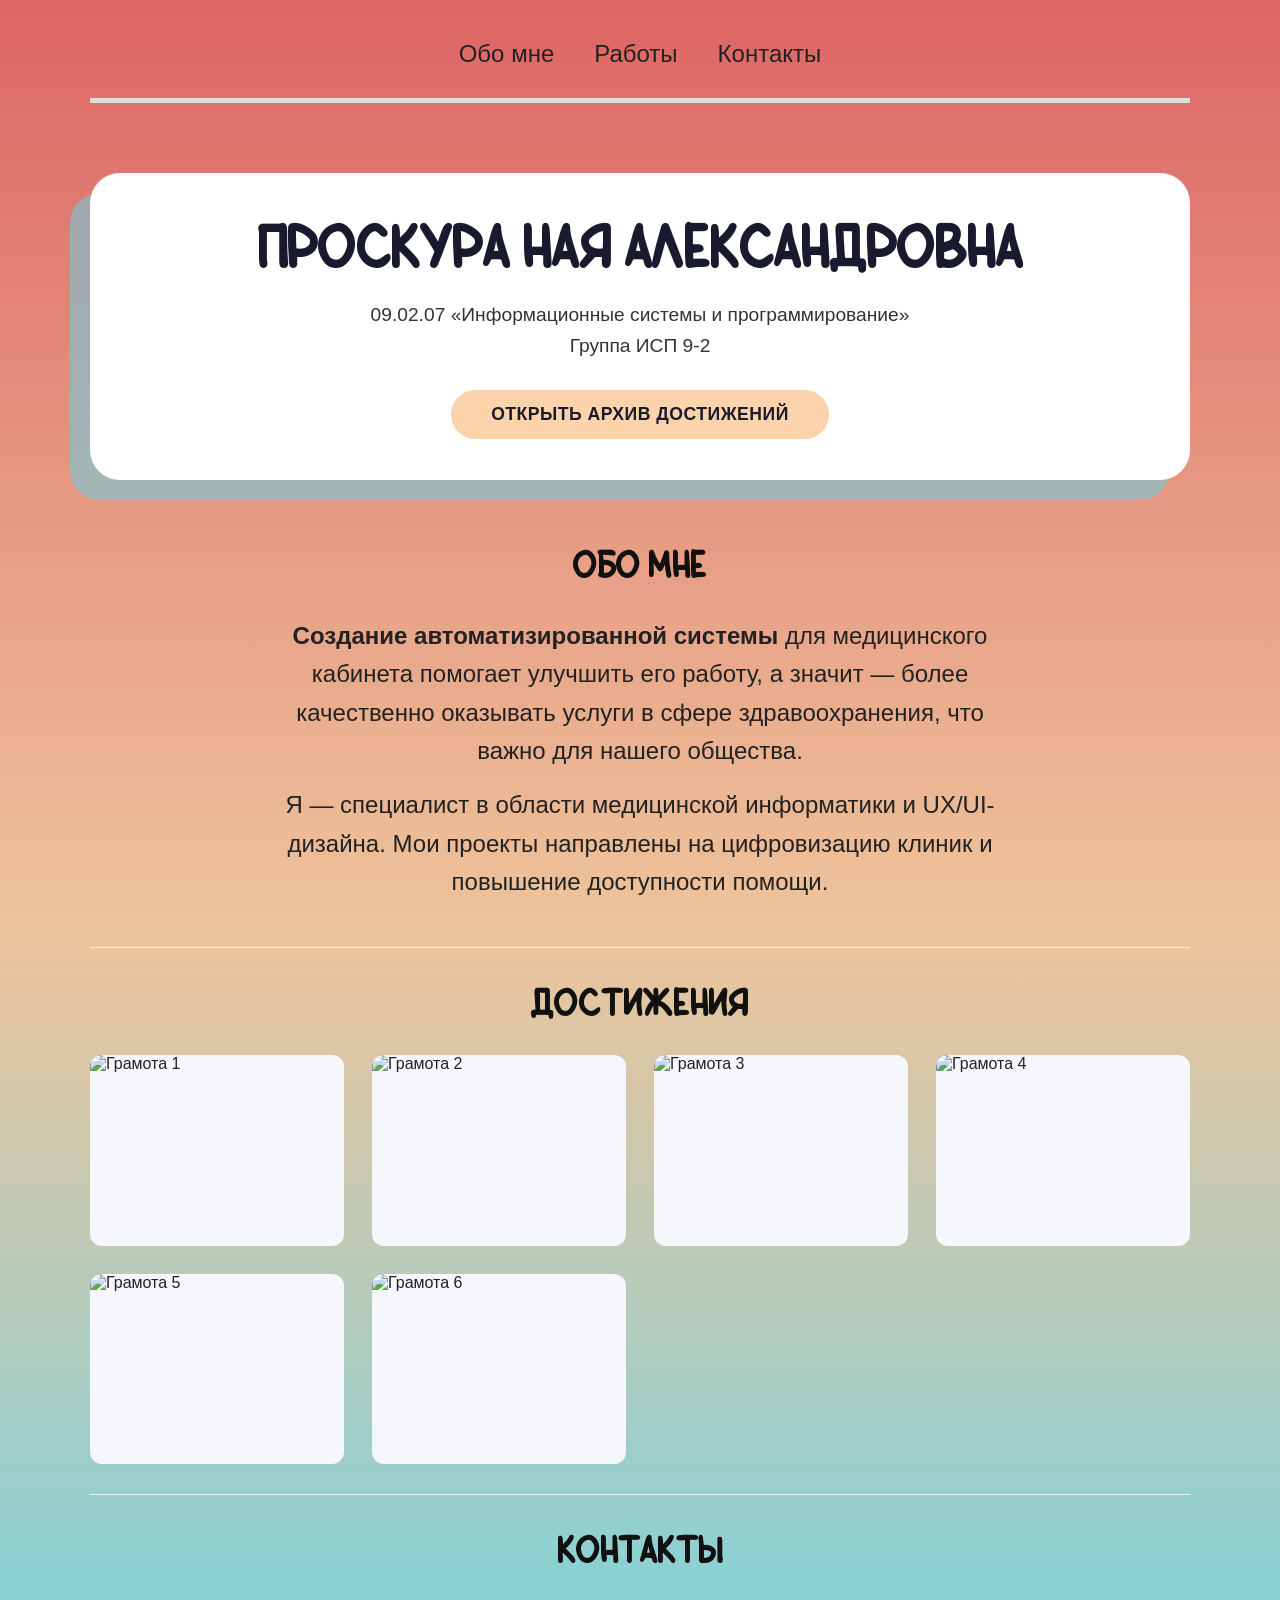
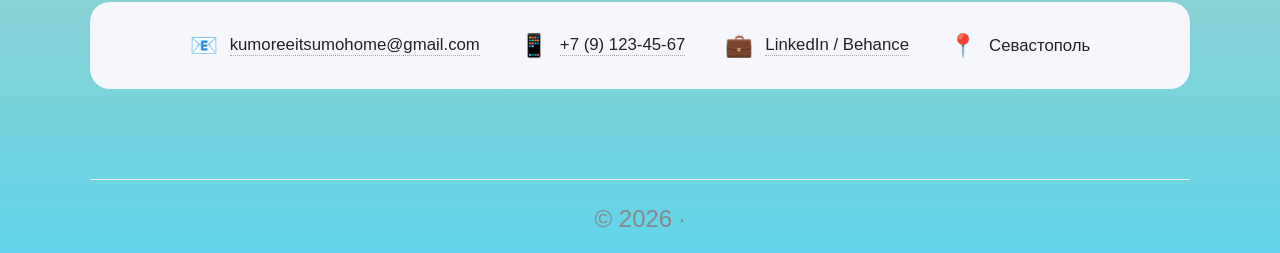
==== index.html @ 232b3ad1 "Rename portfolio_backend.html to index.html" ====
<!DOCTYPE html>
<html lang="ru">
<head>
    <meta charset="UTF-8">
    <meta name="viewport" content="width=device-width, initial-scale=1.0">
    <title>Портфолио · Грамоты</title>
    <link rel="stylesheet" href="style.css">
</head>
<body>  
    <div class="container">
        <!-- ===== НАВИГАЦИЯ ===== -->
        <nav class="navbar">
            <a href="#about">Обо мне</a>
            <a href="#works">Работы</a>
            <a href="#contacts">Контакты</a>
        </nav>
    <!-- ===== ГЕРОЙ-БЛОК (шапка с именем) ===== -->
    <div class="hero-block">
    <div class="hero-content">
        <h1 class="hero-name">
            Проскура Ная Александровна
        </h1>
        <p class="hero-specialty">
            09.02.07 «Информационные системы и программирование»<br>
            Группа ИСП 9-2
        </p>
        <a href="#works" class="hero-btn">ОТКРЫТЬ АРХИВ ДОСТИЖЕНИЙ</a>
    </div>
    </div>
        <!-- ===== ОБО МНЕ ===== -->
        <section id="about">
            <h2 class="section-title">Обо мне</h2>
            <div class="about-wrapper">
                <div class="about-text">
                    <p class="about-main">
                        <strong>Создание автоматизированной системы</strong> для медицинского кабинета 
                        помогает улучшить его работу, а значит — более качественно оказывать услуги 
                        в сфере здравоохранения, что важно для нашего общества.
                    </p>
                    <p>
                        Я — специалист в области медицинской информатики и UX/UI-дизайна. 
                        Мои проекты направлены на цифровизацию клиник и повышение доступности помощи.
                    </p>
                </div>
            </div>
        </section>

        <!-- ===== РАБОТЫ / ГРАМОТЫ ===== -->
        <section id="works">
            <h2 class="section-title">Достижения</h2>
            <div class="works-grid">

                <!-- Слот 1 -->
                <div class="certificate-card">
                    <img src="https://via.placeholder.com/400x300/1a2d55/7ba3ff?text=Грамота+1" alt="Грамота 1">
                </div>

                <!-- Слот 2 -->
                <div class="certificate-card">
                    <img src="https://via.placeholder.com/400x300/1a2d55/7ba3ff?text=Грамота+2" alt="Грамота 2">
                </div>

                <!-- Слот 3 -->
                <div class="certificate-card">
                    <img src="https://via.placeholder.com/400x300/1a2d55/7ba3ff?text=Грамота+3" alt="Грамота 3">
                </div>

                <!-- Слот 4 -->
                <div class="certificate-card">
                    <img src="https://via.placeholder.com/400x300/1a2d55/7ba3ff?text=Грамота+4" alt="Грамота 4">
                </div>

                <!-- Слот 5 -->
                <div class="certificate-card">
                    <img src="https://via.placeholder.com/400x300/1a2d55/7ba3ff?text=Грамота+5" alt="Грамота 5">
                </div>

                <!-- Слот 6 -->
                <div class="certificate-card">
                    <img src="https://via.placeholder.com/400x300/1a2d55/7ba3ff?text=Грамота+6" alt="Грамота 6">
                </div>

            </div>
        </section>

        <!-- ===== КОНТАКТЫ ===== -->
        <section id="contacts">
            <h2 class="section-title">Контакты</h2>
            <div class="contacts-block">

                <div class="contact-item">
                    <span class="icon">📧</span>
                    <a href="mailto:med.portfolio@example.com">kumoreeitsumohome@gmail.com</a>
                </div>

                <div class="contact-item">
                    <span class="icon">📱</span>
                    <a href="#">+7 (9) 123-45-67</a>
                </div>

                <div class="contact-item">
                    <span class="icon">💼</span>
                    <a href="#">LinkedIn / Behance</a>
                </div>

                <div class="contact-item">
                    <span class="icon">📍</span>
                    <span>Севастополь</span>
                </div>

            </div>
            <p class="contacts-note">
                
            </p>
        </section>

        <!-- ===== ФУТЕР ===== -->
        <div class="footer-note">
            © 2026 · 
        </div>

    </div>
</body>
</html>
---- style.css ----
/* ---------- Базовый сброс ---------- */
* {
    margin: 0;
    padding: 0;
    box-sizing: border-box;
}

/* ---------- Подключаем шрифты ---------- */
@import url('https://fonts.googleapis.com/css2?family=Comfortaa:wght@300;400;500;600;700&display=swap');

@font-face {
    font-family: 'Zametka_Parletter';
    src: url('Zametka_Parletter.otf') format('opentype');
    font-weight: normal;
    font-style: normal;
}

body {
    font-family: 'Comfortaa', Arial, sans-serif;
    background: linear-gradient(to bottom, rgb(221, 101, 101), rgb(238, 196, 155), rgb(98, 214, 234));
    color: #222;
    padding: 0 20px;
}

.container {
    max-width: 1100px;
    margin: 0 auto;
    padding: 20px 0;
}

/* ---------- Навигация ---------- */
.navbar {
    display: flex;
    justify-content: center;
    gap: 2.5rem;
    border-bottom: 5px solid #ddd;
    padding: 20px 0 30px;
    flex-wrap: wrap;
}

.navbar a {
    text-decoration: none;
    color: #222;
    font-size: 1.1rem;
    font-weight: 500;
}


/* ===== ГЕРОЙ-БЛОК (белый с графичной тенью влево-вниз) ===== */
.hero-block {
    background: #ffffff;
    border-radius: 30px;
    padding: 50px 30px 40px;
    margin: 70px 0 30px;
    text-align: center;
    box-shadow: -20px 20px 0px rgba(98, 214, 234, 0.5);
    border: 1px solid rgba(255, 255, 255, 0.5);
    transition: 0.3s ease;
}


.hero-content {
    max-width: 800px;
    margin: 0 auto;
}

.hero-name {
    font-family: 'Zametka_Parletter', 'Comfortaa', Arial, sans-serif;
    font-size: 3.2rem;
    font-weight: 700;
    line-height: 1.1;
    color: #1a1a2e;
    margin-bottom: 20px;
}

.hero-specialty {
    font-family: 'Comfortaa', Arial, sans-serif;
    font-size: 1.2rem;
    color: #333;
    margin-bottom: 28px;
    line-height: 1.6;
}

.hero-btn {
    display: inline-block;
    font-family: 'Comfortaa', Arial, sans-serif;
    font-size: 1.1rem;
    font-weight: 600;
    color: #1a1a2e;
    background: rgb(252, 211, 170);
    padding: 14px 40px;
    border-radius: 50px;
    text-decoration: none;
    /*border: 2px solid rgba(221, 101, 101, 0.3);*/
    transition: 0.3s ease;
    letter-spacing: 0.5px;
}

.hero-btn:hover {
    background: rgba(252, 211, 170, 0.5);
    transform: translateY(-3px);
    box-shadow: 0 8px 25px rgba(0, 0, 0, 0.10);
    /*border-color: rgba(221, 101, 101, 0.6);*/
}

/* ===== БЕЛАЯ КАРТОЧКА (внутри героя) ===== */
.hero-card {
    background: rgba(245, 247, 252, 0.8);
    border-radius: 20px;
    padding: 30px 35px;
    margin: 25px auto 30px;
    max-width: 700px;
    border: 1px solid rgba(0, 0, 0, 0.06);
}

.card-text {
    font-family: 'Comfortaa', Arial, sans-serif;
    font-size: 1.1rem;
    line-height: 1.8;
    color: #1a1a2e;
    text-align: center;
    margin: 0;
    font-weight: 400;
}

/* ---------- Секции ---------- */
section {
    padding: 40px 0 30px;
    border-bottom: 1px solid #eee;
}

section:last-of-type {
    border-bottom: none;
}

/* ---------- Заголовки с кастомным шрифтом ---------- */
.section-title {
    font-family: 'Zametka_Parletter', 'Comfortaa', Arial, sans-serif;
    text-align: center;
    font-size: 2rem;
    font-weight: 600;
    margin-bottom: 30px;
    color: #111;
}

/* ---------- Обо мне ---------- */
.about-wrapper {
    display: flex;
    justify-content: center;
}

.about-text {
    max-width: 750px;
    text-align: center;
    font-size: 1.05rem;
    line-height: 1.6;
}

.about-text p {
    margin-bottom: 16px;
}

.about-main {
    font-size: 1.1rem;
}

.badge {
    display: inline-block;
    background: #eef3ff;
    padding: 4px 18px;
    border-radius: 30px;
    font-weight: 500;
    font-size: 0.9rem;
    color: #1a3a8a;
}

.about-stats {
    color: #555;
    font-size: 0.95rem;
    margin-top: 8px;
}

/* ---------- Работы / грамоты ---------- */
.works-grid {
    display: grid;
    grid-template-columns: repeat(auto-fit, minmax(240px, 1fr));
    gap: 28px;
}

.certificate-card {
    border-radius: 12px;
    overflow: hidden;
    background: #f5f7fc;
    transition: 0.2s;
}

.certificate-card:hover {
    transform: scale(1.02);
}

.certificate-card img {
    width: 100%;
    height: 100%;
    aspect-ratio: 4 / 3;
    object-fit: cover;
    display: block;
}

/* ---------- Контакты ---------- */
.contacts-block {
    display: flex;
    flex-wrap: wrap;
    justify-content: center;
    gap: 24px 40px;
    background: #f5f7fc;
    padding: 30px 35px;
    border-radius: 20px;
}

.contact-item {
    display: flex;
    align-items: center;
    gap: 12px;
    font-size: 1.05rem;
}

.contact-item .icon {
    font-size: 1.4rem;
}

.contact-item a {
    color: #222;
    text-decoration: none;
    border-bottom: 1px dotted #aaa;
}

.contact-item a:hover {
    color: #0066ff;
    border-bottom-color: #0066ff;
}

.contacts-note {
    text-align: center;
    margin-top: 20px;
    color: #555;
    font-size: 0.95rem;
}

/* ---------- Футер ---------- */
.footer-note {
    text-align: center;
    margin-top: 40px;
    padding-top: 25px;
    border-top: 1px solid #eee;
    color: #888;
    font-size: 0.85rem;
}

/* ===== УВЕЛИЧЕННЫЙ ШРИФТ ДЛЯ ТЕКСТА ===== */
.about-text,
.about-main,
.contacts-block,
.contacts-note,
.footer-note,
.navbar a {
    font-size: 1.5rem;
}

/* ---------- Адаптив ---------- */
@media (max-width: 700px) {
    .navbar {
        gap: 1.5rem;
    }

    .works-grid {
        grid-template-columns: 1fr 1fr;
        gap: 16px;
    }

    .section-title {
        font-size: 1.6rem;
    }

    .contacts-block {
        flex-direction: column;
        align-items: center;
        padding: 20px;
        gap: 16px;
    }

    .hero-block {
        padding: 30px 20px 25px;
        border-radius: 20px;
    }

    .hero-name {
        font-size: 2.2rem;
    }

    .hero-specialty {
        font-size: 1rem;
    }

    .hero-btn {
        font-size: 0.95rem;
        padding: 12px 28px;
    }

    .hero-card {
        padding: 20px 18px;
        margin: 18px auto 22px;
        border-radius: 16px;
    }

    .card-text {
        font-size: 0.95rem;
        line-height: 1.6;
    }
}

@media (max-width: 450px) {
    .works-grid {
        grid-template-columns: 1fr;
    }

    .hero-name {
        font-size: 1.8rem;
    }

    .hero-btn {
        font-size: 0.85rem;
        padding: 10px 20px;
    }

    .hero-card {
        padding: 16px 14px;
        border-radius: 12px;
    }

    .card-text {
        font-size: 0.85rem;
        line-height: 1.5;
    }
}
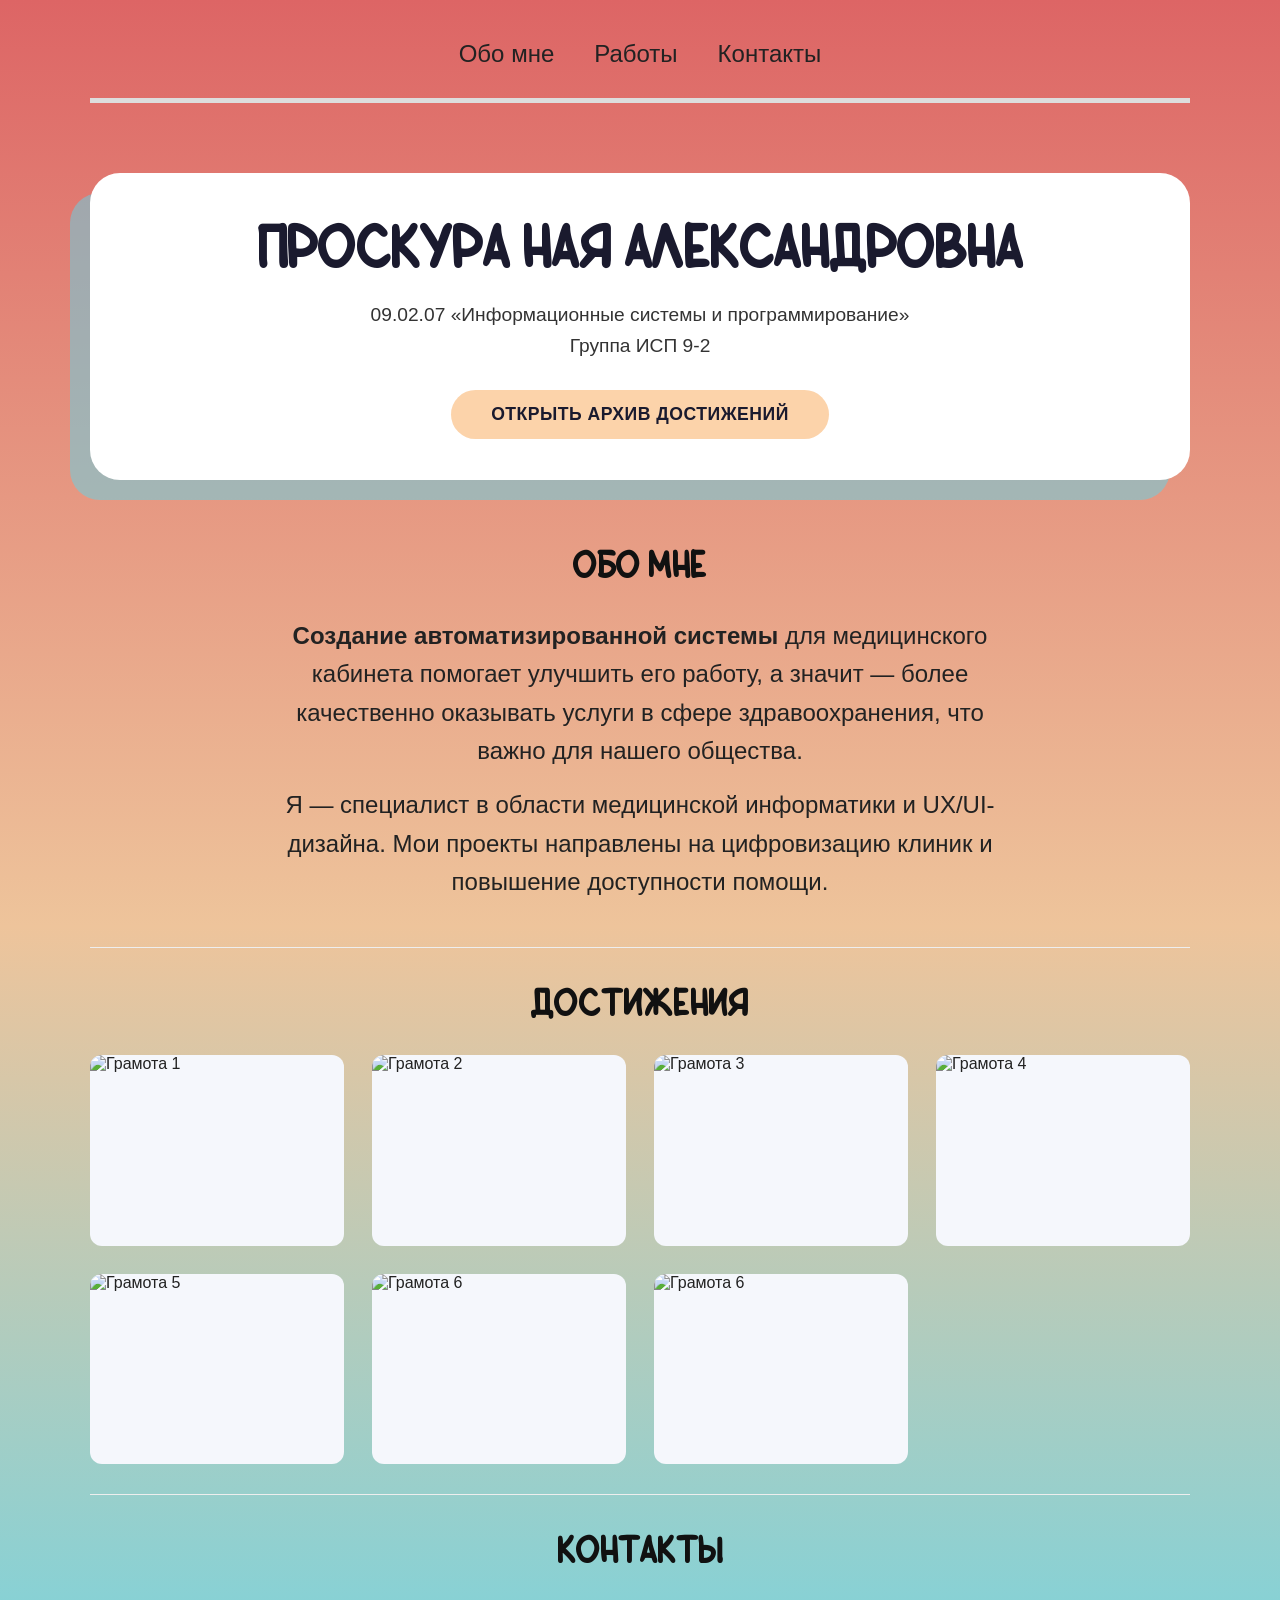
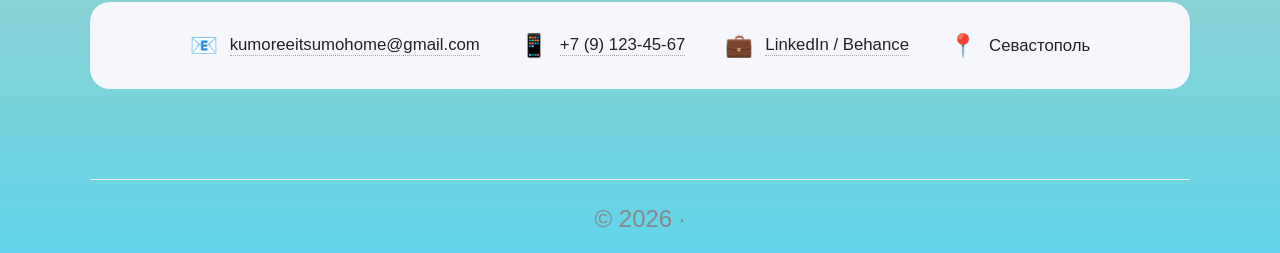
==== commit b663fcd2: "Update index.html" ====
--- a/index.html
+++ b/index.html
@@ -50,34 +50,37 @@
             <h2 class="section-title">Достижения</h2>
             <div class="works-grid">
 
-                <!-- Слот 1 -->
+               <!-- Слот 1 -->
                 <div class="certificate-card">
-                    <img src="https://via.placeholder.com/400x300/1a2d55/7ba3ff?text=Грамота+1" alt="Грамота 1">
+                    <img src="images/3дмоделирование.jpg" alt="Грамота 1">
                 </div>
 
                 <!-- Слот 2 -->
                 <div class="certificate-card">
-                    <img src="https://via.placeholder.com/400x300/1a2d55/7ba3ff?text=Грамота+2" alt="Грамота 2">
+                    <img src="images/Английский.jpg" alt="Грамота 2">
                 </div>
 
                 <!-- Слот 3 -->
                 <div class="certificate-card">
-                    <img src="https://via.placeholder.com/400x300/1a2d55/7ba3ff?text=Грамота+3" alt="Грамота 3">
+                    <img src="images/Диплом участника «ДИКТАНТ ПОБЕДЫ – 2024».jpg" alt="Грамота 3">
                 </div>
 
                 <!-- Слот 4 -->
                 <div class="certificate-card">
-                    <img src="https://via.placeholder.com/400x300/1a2d55/7ba3ff?text=Грамота+4" alt="Грамота 4">
+                    <img src="images/олимпиадаАнгл.jpg" alt="Грамота 4">
                 </div>
 
                 <!-- Слот 5 -->
                 <div class="certificate-card">
-                    <img src="https://via.placeholder.com/400x300/1a2d55/7ba3ff?text=Грамота+5" alt="Грамота 5">
+                    <img src="images/ОлимпиадаАнгл (2).jpg" alt="Грамота 5">
                 </div>
 
                 <!-- Слот 6 -->
                 <div class="certificate-card">
-                    <img src="https://via.placeholder.com/400x300/1a2d55/7ba3ff?text=Грамота+6" alt="Грамота 6">
+                    <img src="images/ФорумКакойто.jpg" alt="Грамота 6">
+                </div>
+                 <div class="certificate-card">
+                    <img src="images/ЮжныйВайб.jpg" alt="Грамота 6">
                 </div>
 
             </div>
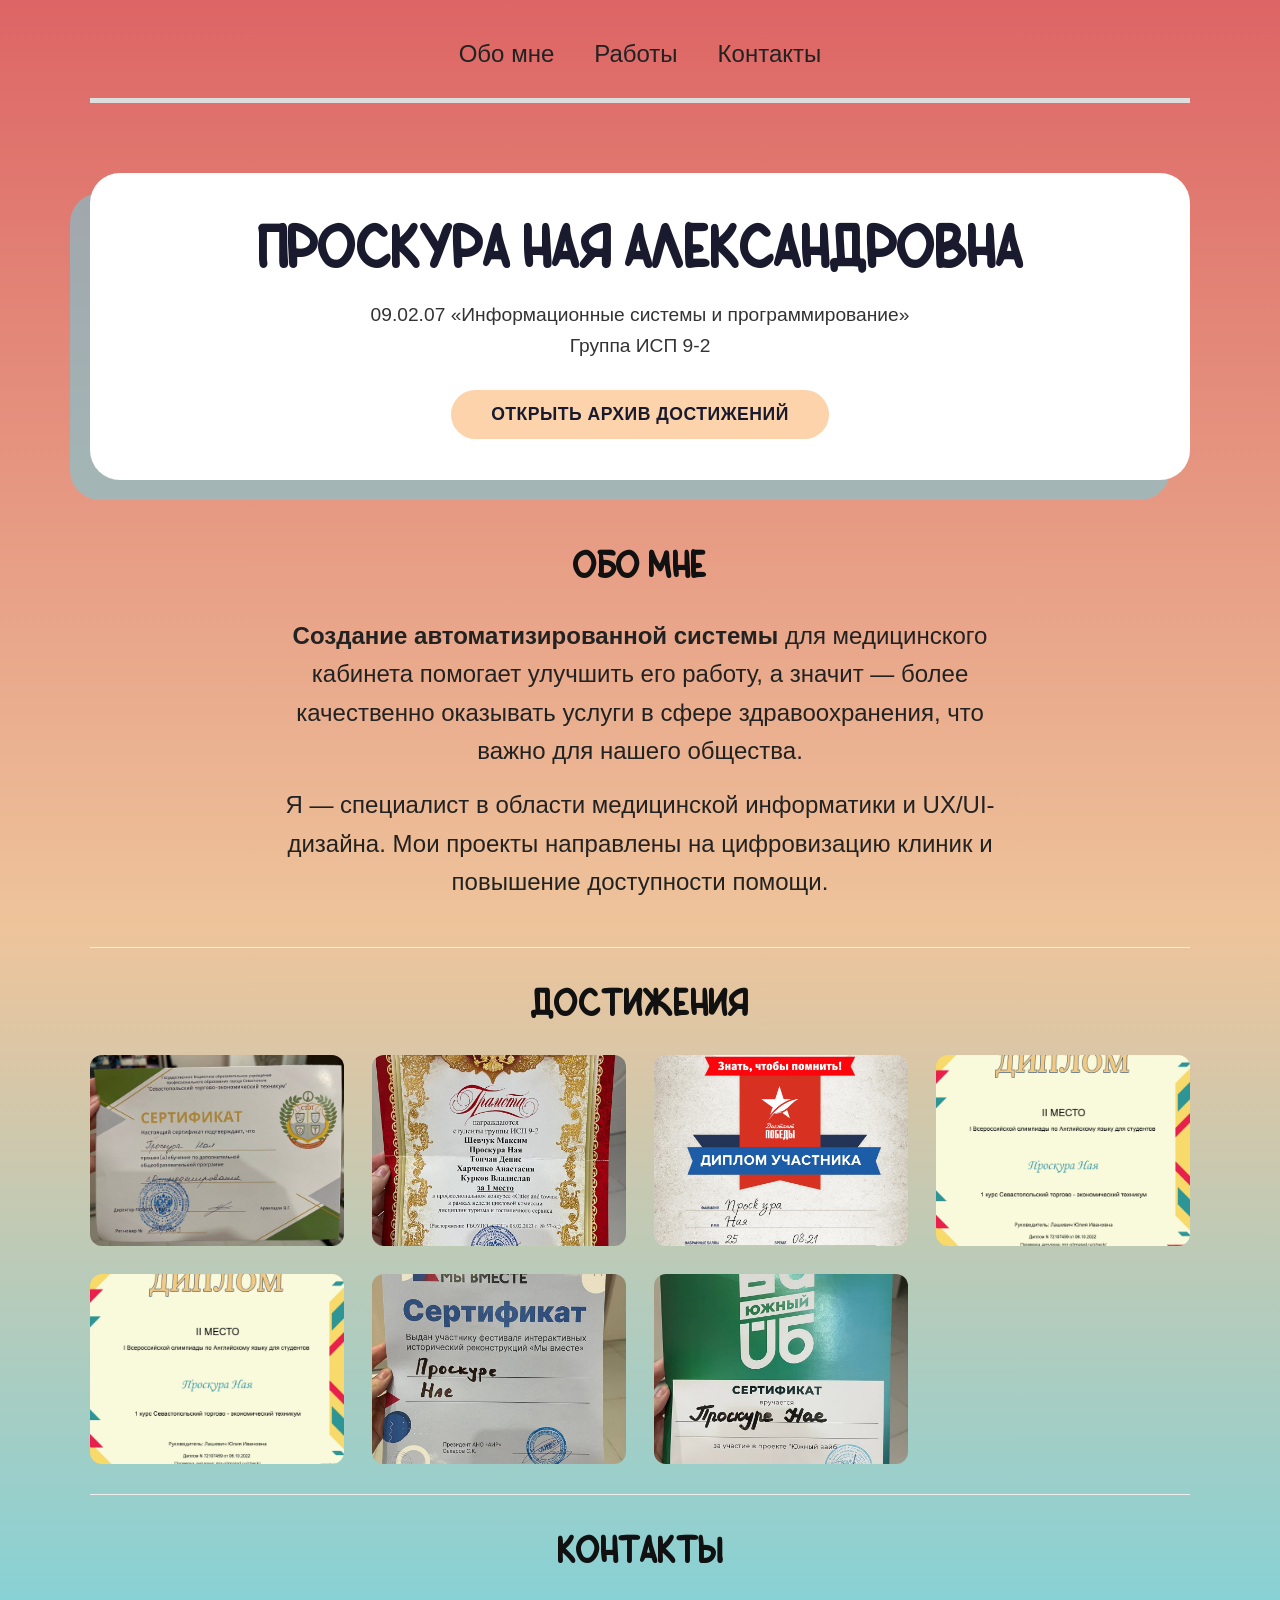
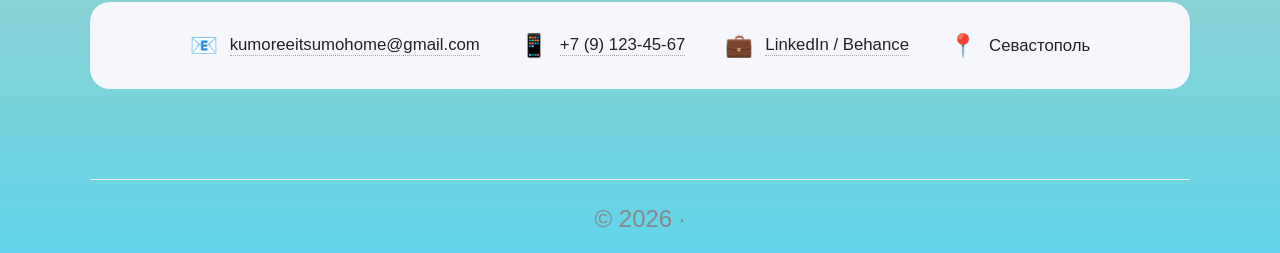
==== commit 61907089: "Update index.html" ====
--- a/index.html
+++ b/index.html
@@ -80,7 +80,7 @@
                     <img src="images/ФорумКакойто.jpg" alt="Грамота 6">
                 </div>
                  <div class="certificate-card">
-                    <img src="images/ЮжныйВайб.jpg" alt="Грамота 6">
+                    <img src="./images/ЮжныйВайб.jpg" alt="Грамота 6">
                 </div>
 
             </div>
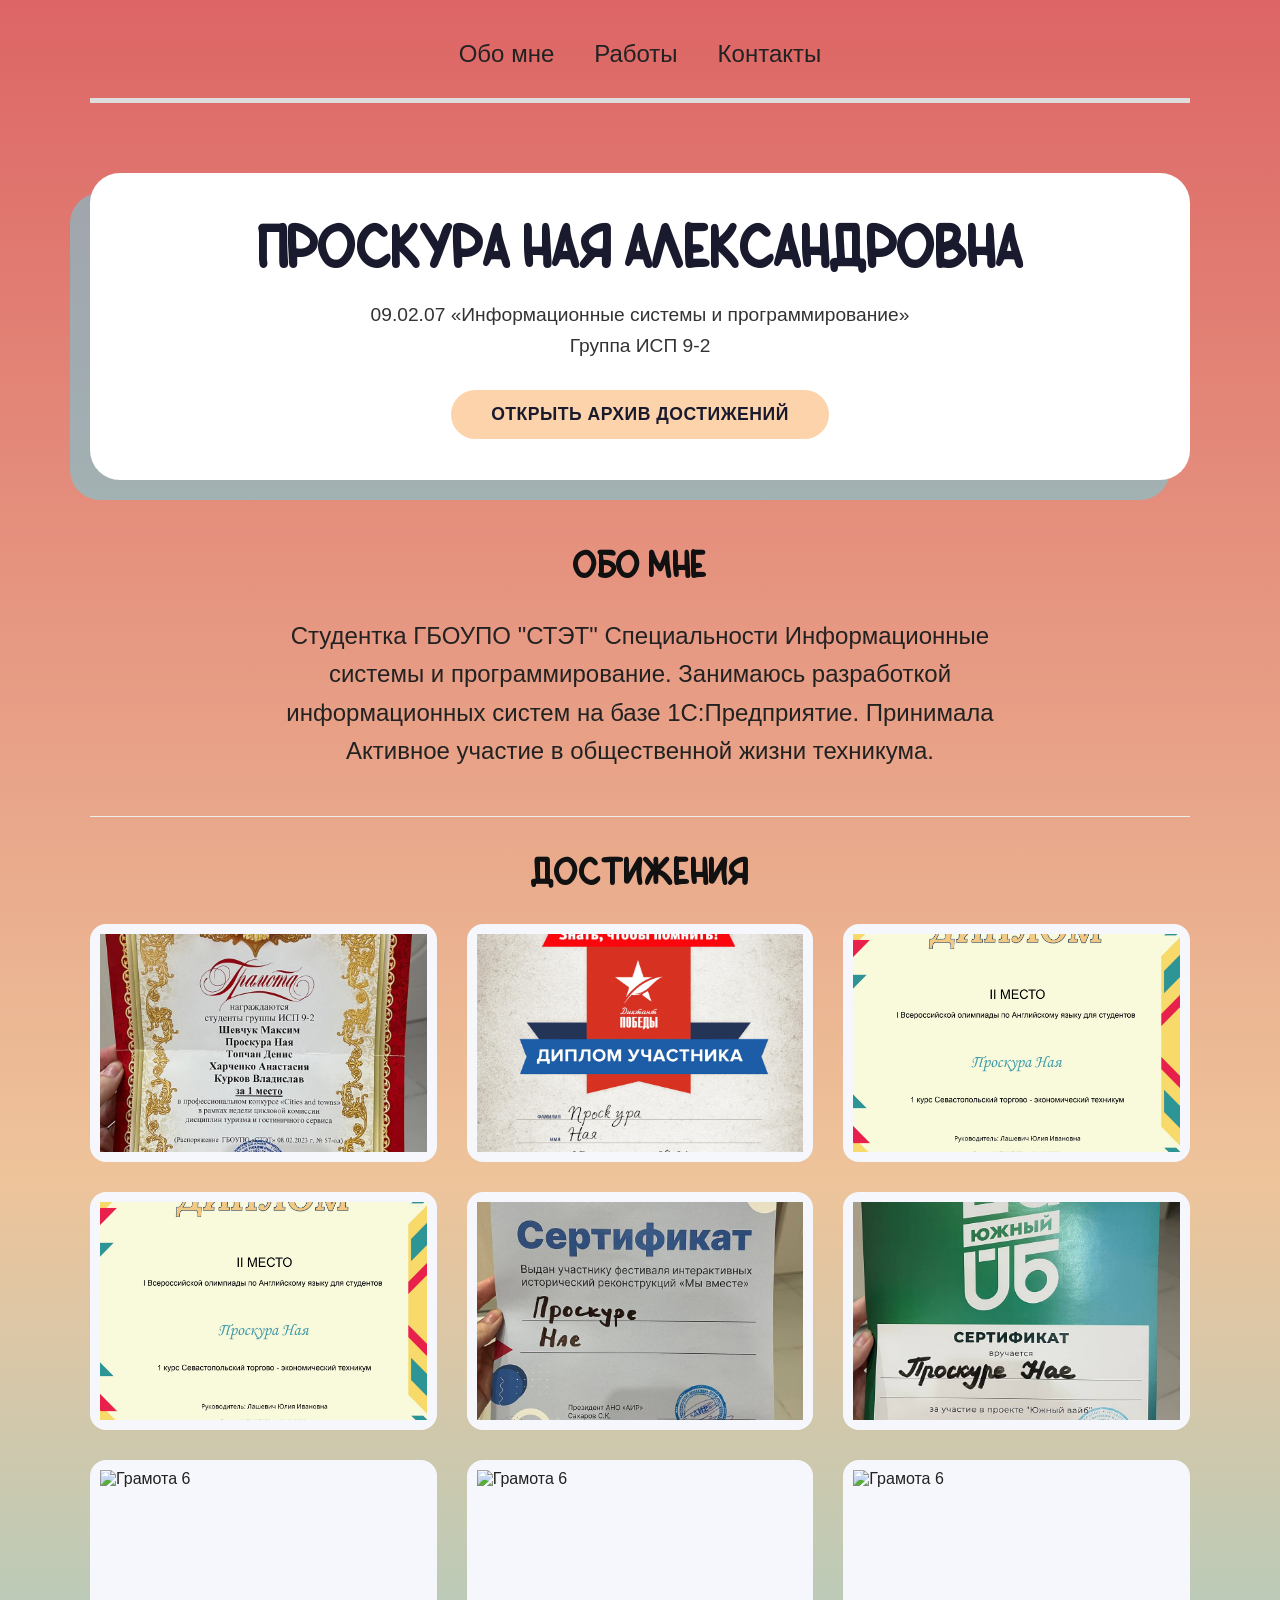
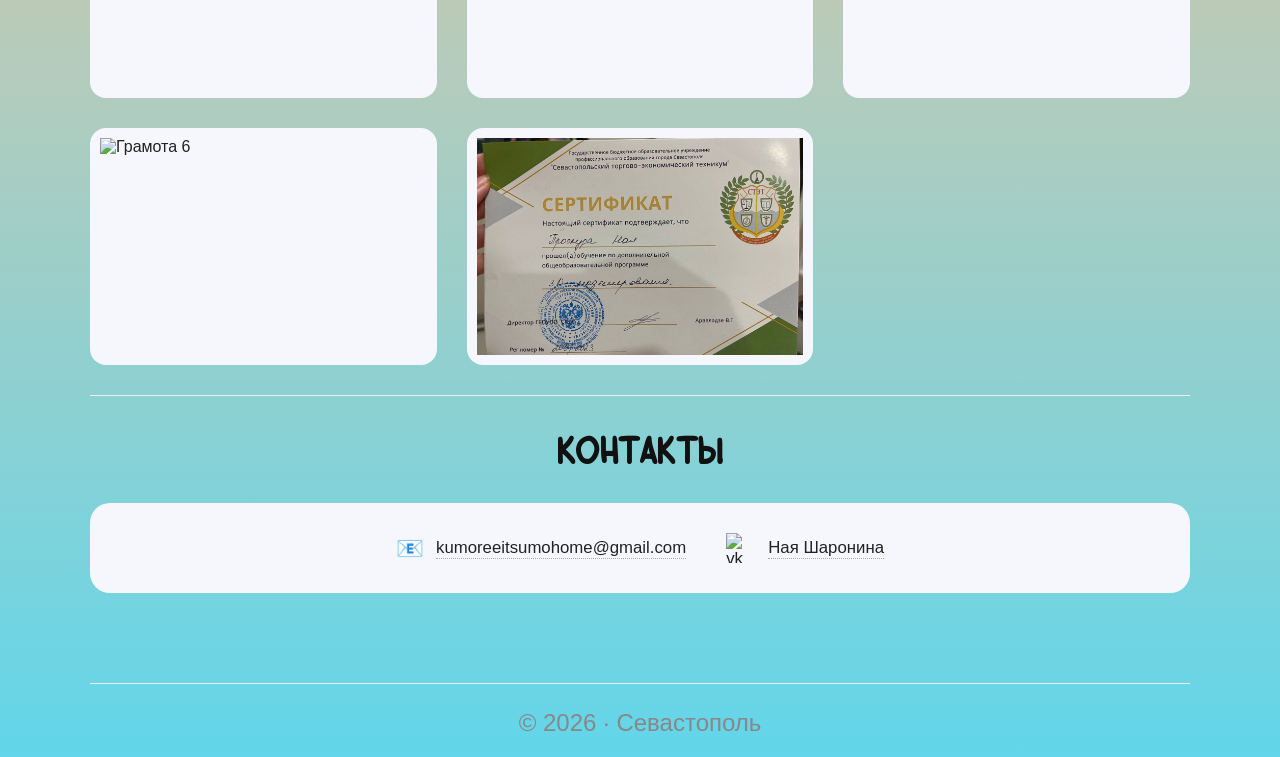
==== commit 3482fd20: "Update index.html" ====
--- a/index.html
+++ b/index.html
@@ -33,13 +33,9 @@
             <div class="about-wrapper">
                 <div class="about-text">
                     <p class="about-main">
-                        <strong>Создание автоматизированной системы</strong> для медицинского кабинета 
-                        помогает улучшить его работу, а значит — более качественно оказывать услуги 
-                        в сфере здравоохранения, что важно для нашего общества.
-                    </p>
-                    <p>
-                        Я — специалист в области медицинской информатики и UX/UI-дизайна. 
-                        Мои проекты направлены на цифровизацию клиник и повышение доступности помощи.
+                        Студентка ГБОУПО "СТЭТ" Специальности Информационные системы и программирование.
+                        Занимаюсь разработкой информационных систем на базе 1С:Предприятие. Принимала 
+                        Активное участие в общественной жизни техникума.
                     </p>
                 </div>
             </div>
@@ -49,11 +45,6 @@
         <section id="works">
             <h2 class="section-title">Достижения</h2>
             <div class="works-grid">
-
-               <!-- Слот 1 -->
-                <div class="certificate-card">
-                    <img src="images/3дмоделирование.jpg" alt="Грамота 1">
-                </div>
 
                 <!-- Слот 2 -->
                 <div class="certificate-card">
@@ -78,9 +69,24 @@
                 <!-- Слот 6 -->
                 <div class="certificate-card">
                     <img src="images/ФорумКакойто.jpg" alt="Грамота 6">
+                </div> 
+                <div class="certificate-card">
+                    <img src="images/ЮжныйВайб.jpg" alt="Грамота 6">
                 </div>
                  <div class="certificate-card">
-                    <img src="./images/ЮжныйВайб.jpg" alt="Грамота 6">
+                    <img src="images/photo_5316606086213214749_y.jpg" alt="Грамота 6">
+                </div>
+                 <div class="certificate-card">
+                    <img src="images/photo_5316606086213214750_y.jpg" alt="Грамота 6">
+                </div>
+                 <div class="certificate-card">
+                    <img src="images/photo_5316606086213214751_y.jpg" alt="Грамота 6">
+                </div>
+                 <div class="certificate-card">
+                    <img src="images/photo_5316606086213214753_y.jpg" alt="Грамота 6">
+                </div>
+                <div class="certificate-card">
+                    <img src="images/3дмоделирование.jpg" alt="Грамота 1">
                 </div>
 
             </div>
@@ -93,23 +99,14 @@
 
                 <div class="contact-item">
                     <span class="icon">📧</span>
-                    <a href="mailto:med.portfolio@example.com">kumoreeitsumohome@gmail.com</a>
+                    <a>kumoreeitsumohome@gmail.com</a>
                 </div>
 
                 <div class="contact-item">
-                    <span class="icon">📱</span>
-                    <a href="#">+7 (9) 123-45-67</a>
+                    <img src="images/vk.png" alt="vk" class="icon-img" style="width:30px; height:30px;">
+                    <a href="https://vk.com/akryssa">Ная Шаронина</a>
                 </div>
 
-                <div class="contact-item">
-                    <span class="icon">💼</span>
-                    <a href="#">LinkedIn / Behance</a>
-                </div>
-
-                <div class="contact-item">
-                    <span class="icon">📍</span>
-                    <span>Севастополь</span>
-                </div>
 
             </div>
             <p class="contacts-note">
@@ -119,7 +116,7 @@
 
         <!-- ===== ФУТЕР ===== -->
         <div class="footer-note">
-            © 2026 · 
+            © 2026 · Севастополь 
         </div>
 
     </div>
--- a/style.css
+++ b/style.css
@@ -183,15 +183,16 @@
 /* ---------- Работы / грамоты ---------- */
 .works-grid {
     display: grid;
-    grid-template-columns: repeat(auto-fit, minmax(240px, 1fr));
-    gap: 28px;
+    grid-template-columns: repeat(auto-fit, minmax(280px, 1fr));
+    gap: 30px;
 }
 
 .certificate-card {
-    border-radius: 12px;
+    border-radius: 16px;
     overflow: hidden;
     background: #f5f7fc;
     transition: 0.2s;
+    padding: 10px;
 }
 
 .certificate-card:hover {
@@ -201,7 +202,7 @@
 .certificate-card img {
     width: 100%;
     height: 100%;
-    aspect-ratio: 4 / 3;
+    aspect-ratio: 3 / 2;  /* картинки стали выше */
     object-fit: cover;
     display: block;
 }
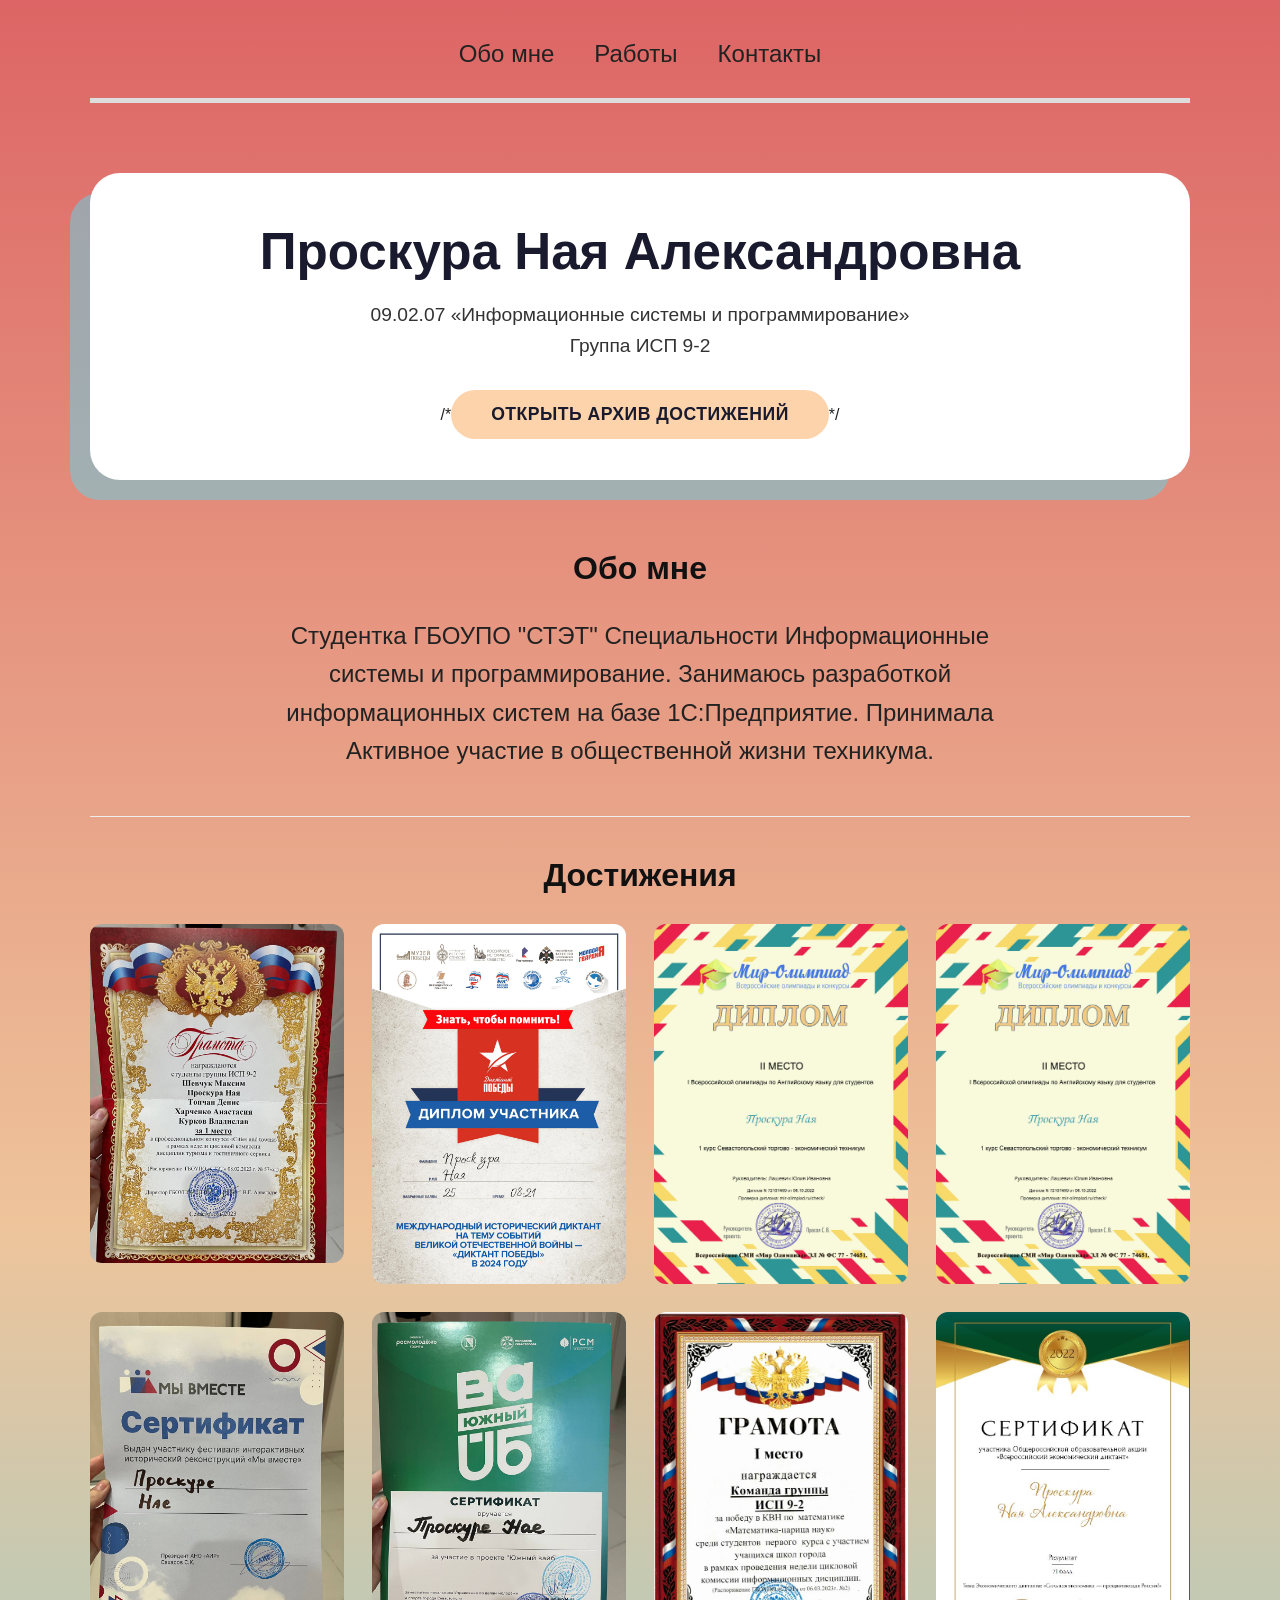
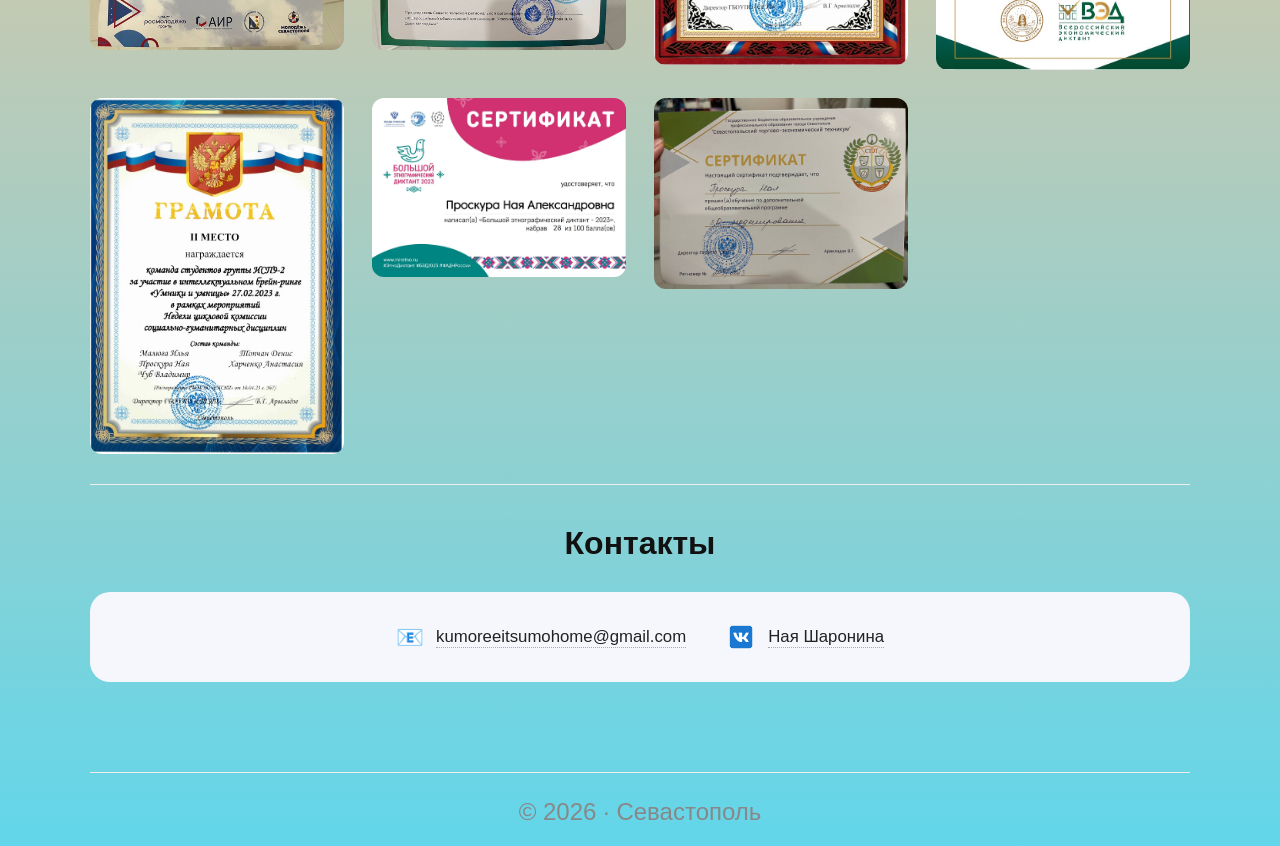
==== commit 57f8ec89: "Update index.html" ====
--- a/index.html
+++ b/index.html
@@ -24,7 +24,7 @@
             09.02.07 «Информационные системы и программирование»<br>
             Группа ИСП 9-2
         </p>
-        <a href="#works" class="hero-btn">ОТКРЫТЬ АРХИВ ДОСТИЖЕНИЙ</a>
+        /*<a href="#works" class="hero-btn">ОТКРЫТЬ АРХИВ ДОСТИЖЕНИЙ</a>*/
     </div>
     </div>
         <!-- ===== ОБО МНЕ ===== -->
--- a/style.css
+++ b/style.css
@@ -10,7 +10,7 @@
 
 @font-face {
     font-family: 'Zametka_Parletter';
-    src: url('Zametka_Parletter.otf') format('opentype');
+    src: url('fonts/Zametka_Parletter.otf') format('opentype');
     font-weight: normal;
     font-style: normal;
 }
@@ -181,18 +181,19 @@
 }
 
 /* ---------- Работы / грамоты ---------- */
+
 .works-grid {
     display: grid;
-    grid-template-columns: repeat(auto-fit, minmax(280px, 1fr));
-    gap: 30px;
+    grid-template-columns: repeat(auto-fit, minmax(240px, 1fr));
+    gap: 28px;
+    align-items: start;  /* ← добавить, чтобы колонки не растягивались */
 }
 
 .certificate-card {
-    border-radius: 16px;
+    border-radius: 12px;
     overflow: hidden;
     background: #f5f7fc;
     transition: 0.2s;
-    padding: 10px;
 }
 
 .certificate-card:hover {
@@ -201,9 +202,7 @@
 
 .certificate-card img {
     width: 100%;
-    height: 100%;
-    aspect-ratio: 3 / 2;  /* картинки стали выше */
-    object-fit: cover;
+    height: auto;
     display: block;
 }
 
@@ -342,4 +341,4 @@
         font-size: 0.85rem;
         line-height: 1.5;
     }
-}
+}
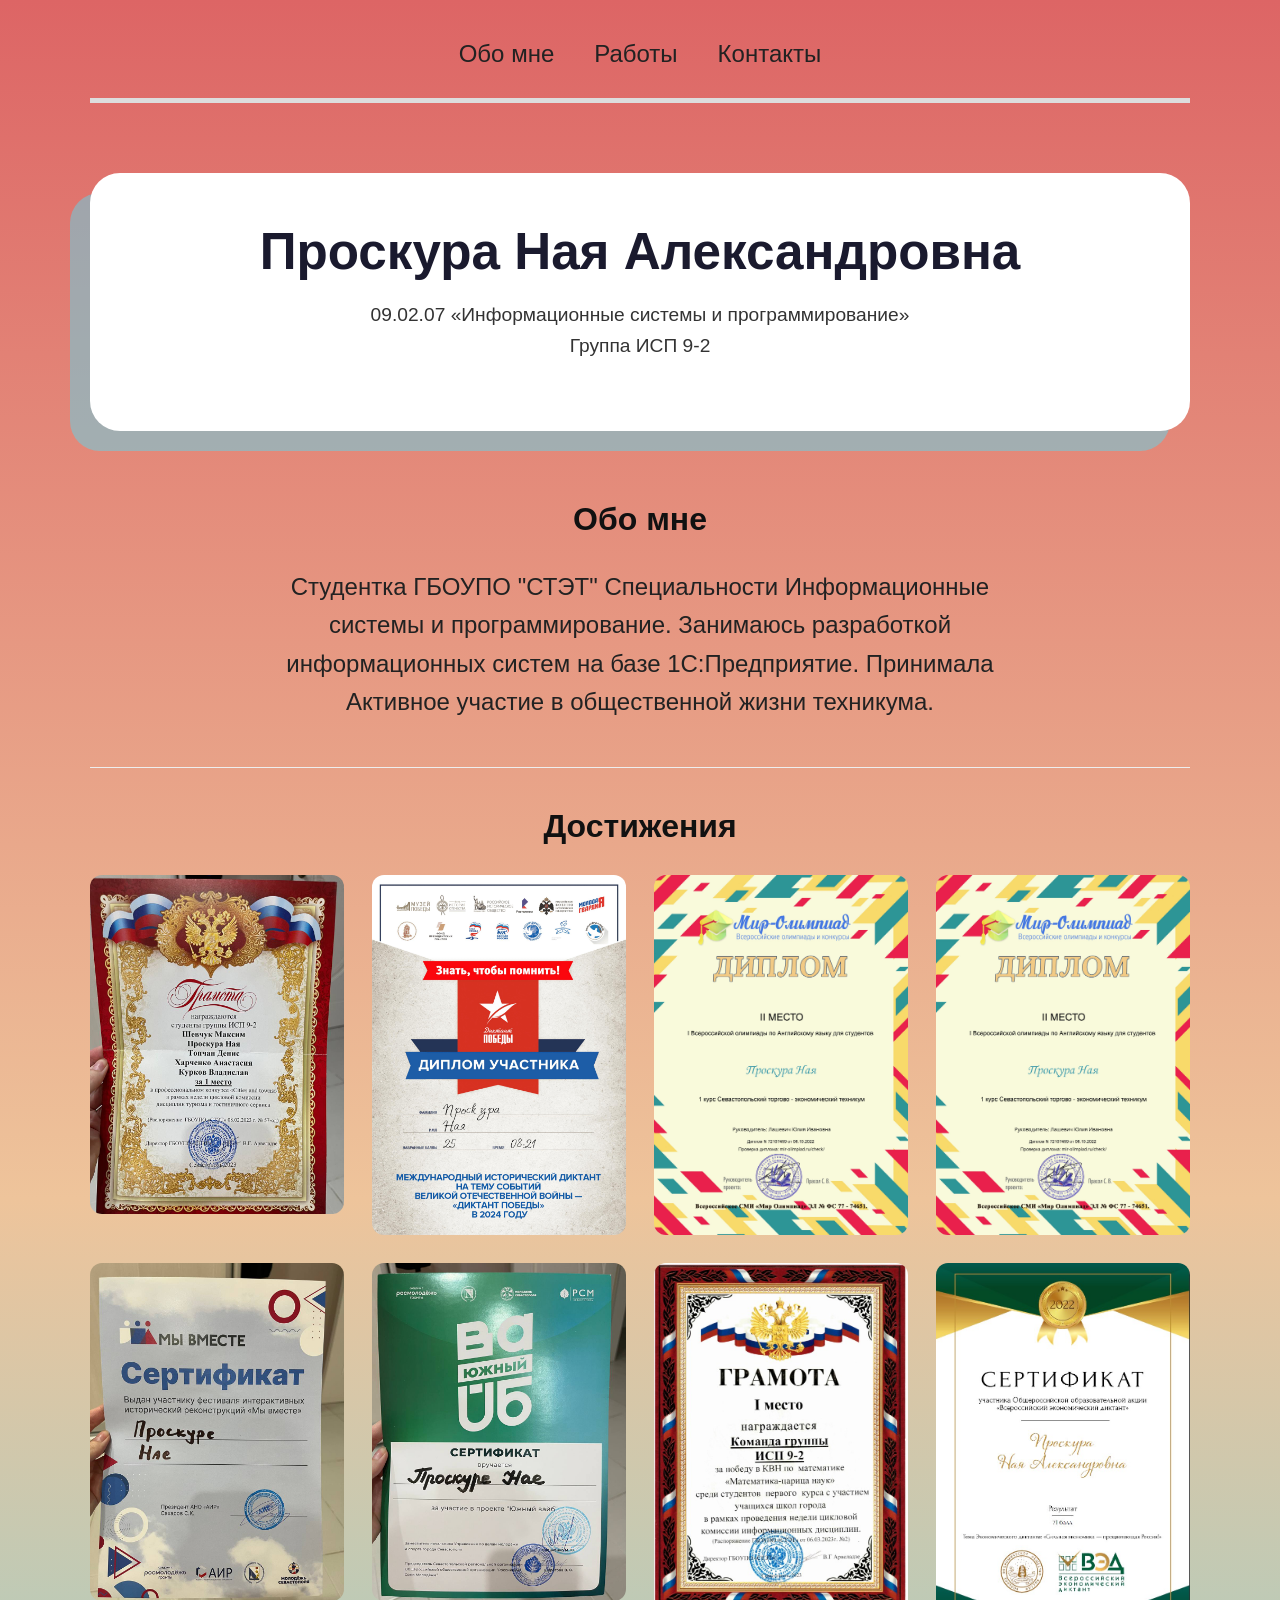
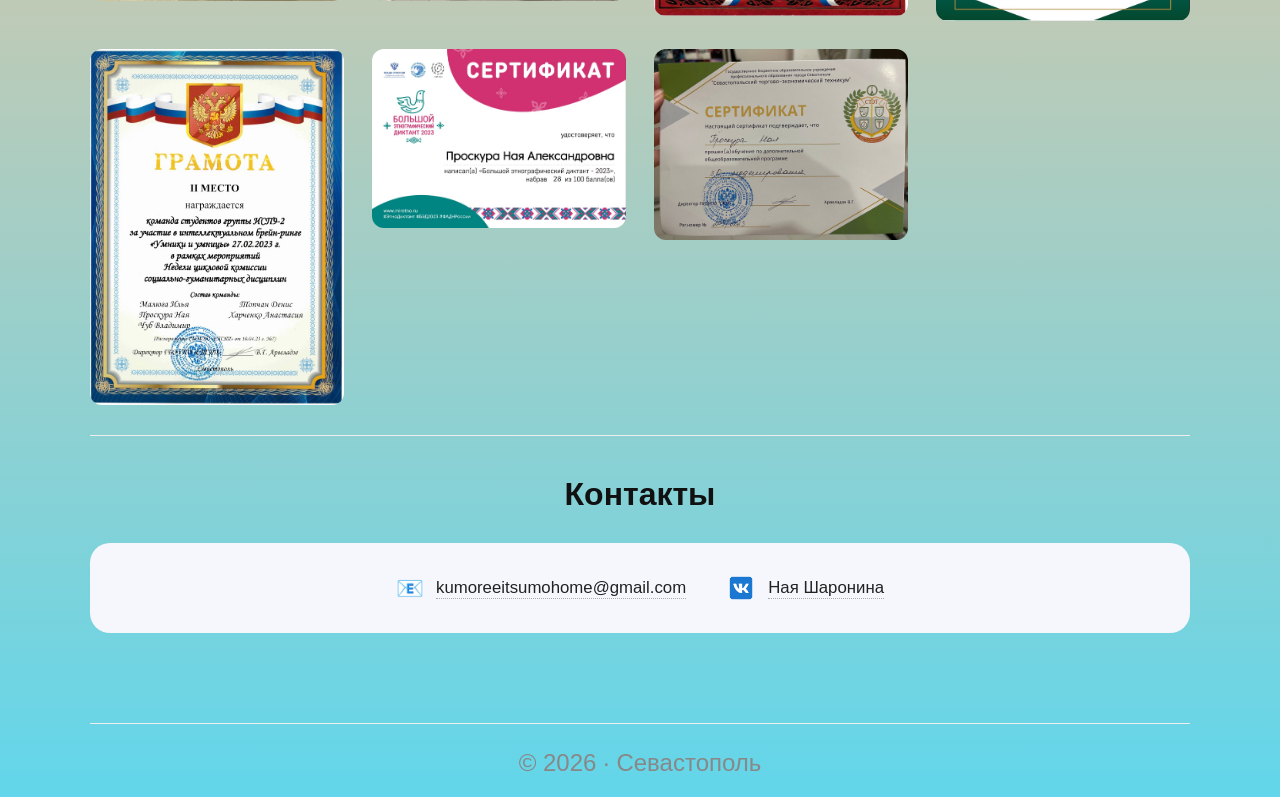
==== commit 6596d683: "Update index.html" ====
--- a/index.html
+++ b/index.html
@@ -24,7 +24,6 @@
             09.02.07 «Информационные системы и программирование»<br>
             Группа ИСП 9-2
         </p>
-        /*<a href="#works" class="hero-btn">ОТКРЫТЬ АРХИВ ДОСТИЖЕНИЙ</a>*/
     </div>
     </div>
         <!-- ===== ОБО МНЕ ===== -->
